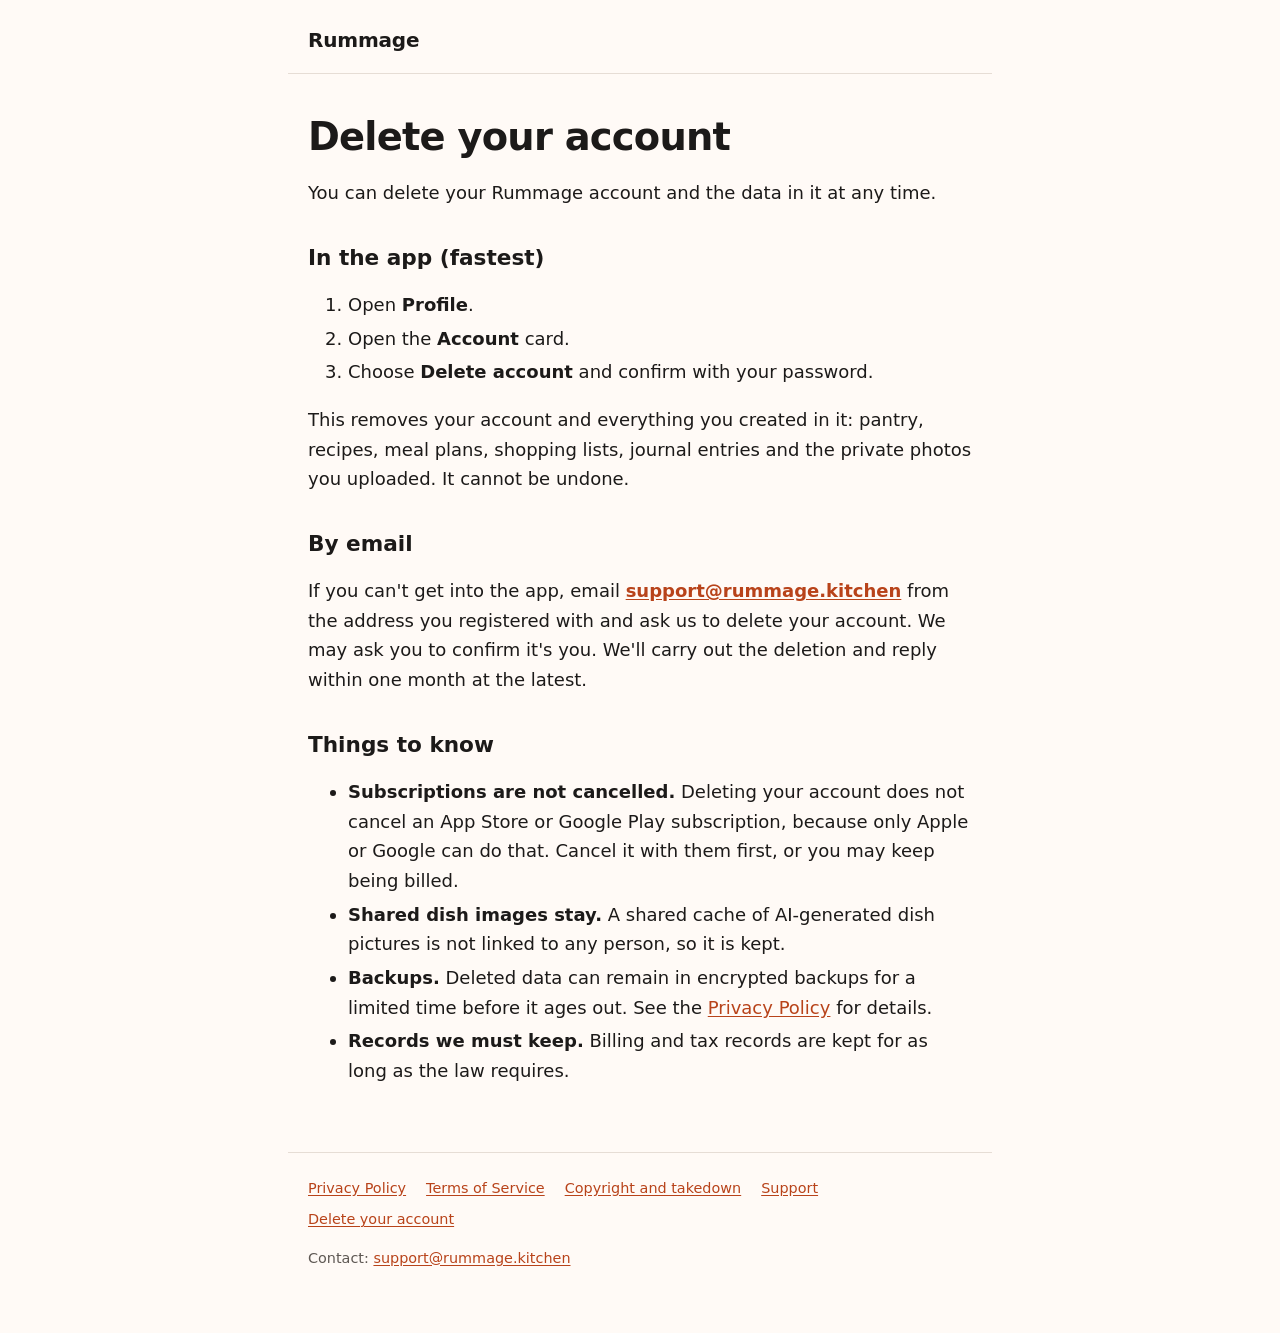
==== delete-account/index.html @ d452e2a2 "Initial site build" ====
<!doctype html>
<html lang="en-GB">
<head>
<meta charset="utf-8">
<meta name="viewport" content="width=device-width, initial-scale=1">
<title>Delete your account — Rummage</title>
<meta name="description" content="How to delete your Rummage account and data.">
<link rel="canonical" href="https://rummage.kitchen/delete-account/">
<meta name="color-scheme" content="light dark">
<link rel="stylesheet" href="/style.css">
</head>
<body>
<header><a class="brand" href="/">Rummage</a></header>
<main>
<h1>Delete your account</h1>
<p>You can delete your Rummage account and the data in it at any time.</p>
<h2>In the app (fastest)</h2>
<ol>
<li>Open <strong>Profile</strong>.</li>
<li>Open the <strong>Account</strong> card.</li>
<li>Choose <strong>Delete account</strong> and confirm with your password.</li>
</ol>
<p>This removes your account and everything you created in it: pantry, recipes, meal plans, shopping lists, journal entries and the private photos you uploaded. It cannot be undone.</p>
<h2>By email</h2>
<p>If you can&#39;t get into the app, email <strong><a href="mailto:support@rummage.kitchen">support@rummage.kitchen</a></strong> from the address you registered with and ask us to delete your account. We may ask you to confirm it&#39;s you. We&#39;ll carry out the deletion and reply within one month at the latest.</p>
<h2>Things to know</h2>
<ul>
<li><strong>Subscriptions are not cancelled.</strong> Deleting your account does not cancel an App Store or Google Play subscription, because only Apple or Google can do that. Cancel it with them first, or you may keep being billed.</li>
<li><strong>Shared dish images stay.</strong> A shared cache of AI-generated dish pictures is not linked to any person, so it is kept.</li>
<li><strong>Backups.</strong> Deleted data can remain in encrypted backups for a limited time before it ages out. See the <a href="/privacy/">Privacy Policy</a> for details.</li>
<li><strong>Records we must keep.</strong> Billing and tax records are kept for as long as the law requires.</li>
</ul>

</main>
<footer>
<nav aria-label="Footer">
<a href="/privacy/">Privacy Policy</a>
<a href="/terms/">Terms of Service</a>
<a href="/copyright/">Copyright and takedown</a>
<a href="/support/">Support</a>
<a href="/delete-account/">Delete your account</a>
</nav>
<p>Contact: <a href="mailto:support@rummage.kitchen">support@rummage.kitchen</a></p>
</footer>
</body>
</html>
---- style.css ----
:root {
  --bg: #fffaf6;
  --text: #1c1a19;
  --muted: #5e5853;
  --accent: #b8431a;
  --line: #e6ddd5;
  --card: #fff;
  --warn-bg: #fff3d6;
  --warn-line: #e3b341;
}
@media (prefers-color-scheme: dark) {
  :root {
    --bg: #161413;
    --text: #f1ece7;
    --muted: #b3aaa2;
    --accent: #ff8a5c;
    --line: #36302c;
    --card: #1f1c1a;
    --warn-bg: #3a2f10;
    --warn-line: #8a6d1b;
  }
}
* { box-sizing: border-box; }
html { -webkit-text-size-adjust: 100%; }
body {
  margin: 0;
  background: var(--bg);
  color: var(--text);
  font: 17px/1.65 system-ui, -apple-system, "Segoe UI", Roboto, sans-serif;
}
header, main, footer { max-width: 44rem; margin: 0 auto; padding: 0 1.25rem; }
header { padding-top: 1.5rem; padding-bottom: 1rem; border-bottom: 1px solid var(--line); }
header a.brand { color: var(--text); font-weight: 800; font-size: 1.25rem; text-decoration: none; letter-spacing: -0.01em; }
main { padding-top: 1.5rem; padding-bottom: 3rem; }
footer { padding-top: 1.5rem; padding-bottom: 3rem; border-top: 1px solid var(--line); color: var(--muted); font-size: 0.9rem; }
footer nav { display: flex; flex-wrap: wrap; gap: 0.5rem 1.25rem; margin-bottom: 0.75rem; }
h1 { font-size: 2rem; line-height: 1.2; letter-spacing: -0.02em; margin: 1rem 0 0.5rem; }
h2 { font-size: 1.35rem; line-height: 1.3; margin: 2.25rem 0 0.5rem; }
h3 { font-size: 1.1rem; margin: 1.5rem 0 0.25rem; }
a { color: var(--accent); text-underline-offset: 2px; }
blockquote {
  margin: 1.25rem 0;
  padding: 0.75rem 1rem;
  background: var(--warn-bg);
  border-left: 4px solid var(--warn-line);
  border-radius: 6px;
}
blockquote p { margin: 0.4rem 0; }
table { border-collapse: collapse; width: 100%; margin: 1rem 0; font-size: 0.95rem; display: block; overflow-x: auto; }
th, td { text-align: left; padding: 0.5rem 0.75rem; border: 1px solid var(--line); vertical-align: top; }
th { background: var(--card); }
code { font: 0.9em ui-monospace, SFMono-Regular, Menlo, monospace; background: var(--card); padding: 0.1em 0.3em; border-radius: 4px; }
hr { border: 0; border-top: 1px solid var(--line); margin: 2rem 0; }
li { margin: 0.25rem 0; }
:focus-visible { outline: 3px solid var(--accent); outline-offset: 2px; }
@media (min-width: 700px) { body { font-size: 18px; } h1 { font-size: 2.4rem; } }
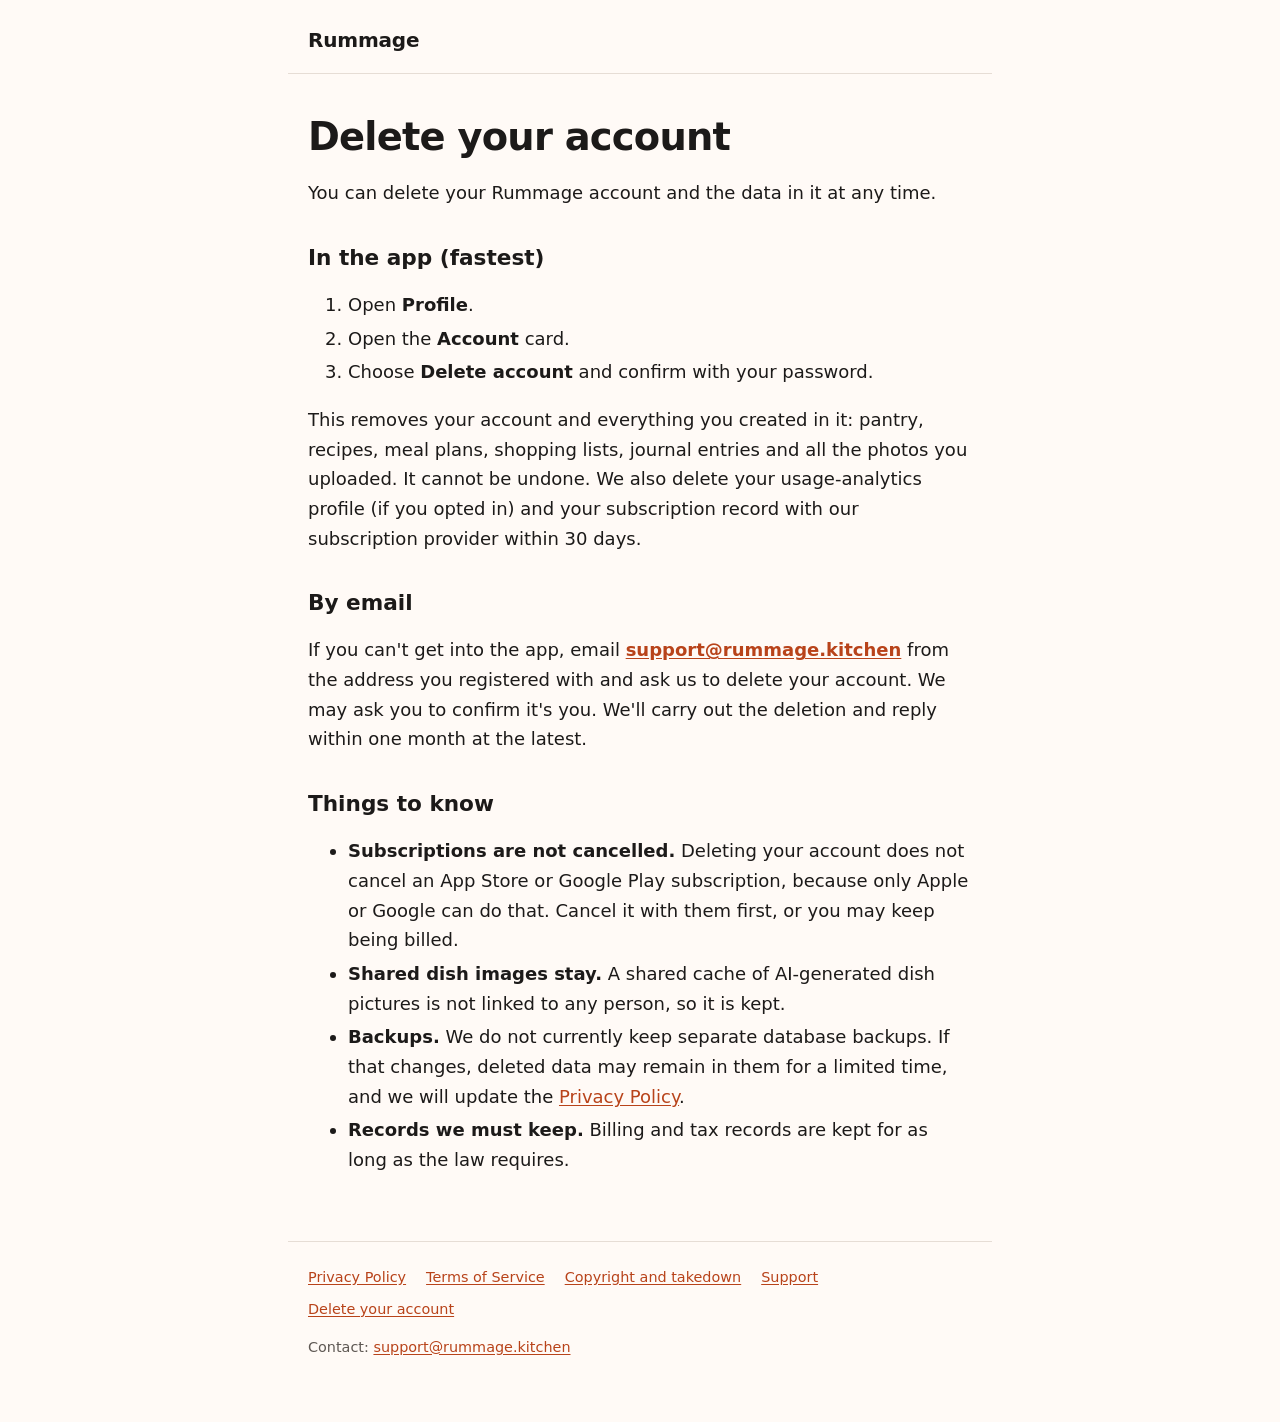
==== commit 1b96aefa: "Rebuild from current legal docs (23 Nov 2026) Removes the 23 Oct draft's outdated claims (analytics," ====
--- a/delete-account/index.html
+++ b/delete-account/index.html
@@ -20,14 +20,14 @@
 <li>Open the <strong>Account</strong> card.</li>
 <li>Choose <strong>Delete account</strong> and confirm with your password.</li>
 </ol>
-<p>This removes your account and everything you created in it: pantry, recipes, meal plans, shopping lists, journal entries and the private photos you uploaded. It cannot be undone.</p>
+<p>This removes your account and everything you created in it: pantry, recipes, meal plans, shopping lists, journal entries and all the photos you uploaded. It cannot be undone. We also delete your usage-analytics profile (if you opted in) and your subscription record with our subscription provider within 30 days.</p>
 <h2>By email</h2>
 <p>If you can&#39;t get into the app, email <strong><a href="mailto:support@rummage.kitchen">support@rummage.kitchen</a></strong> from the address you registered with and ask us to delete your account. We may ask you to confirm it&#39;s you. We&#39;ll carry out the deletion and reply within one month at the latest.</p>
 <h2>Things to know</h2>
 <ul>
 <li><strong>Subscriptions are not cancelled.</strong> Deleting your account does not cancel an App Store or Google Play subscription, because only Apple or Google can do that. Cancel it with them first, or you may keep being billed.</li>
 <li><strong>Shared dish images stay.</strong> A shared cache of AI-generated dish pictures is not linked to any person, so it is kept.</li>
-<li><strong>Backups.</strong> Deleted data can remain in encrypted backups for a limited time before it ages out. See the <a href="/privacy/">Privacy Policy</a> for details.</li>
+<li><strong>Backups.</strong> We do not currently keep separate database backups. If that changes, deleted data may remain in them for a limited time, and we will update the <a href="/privacy/">Privacy Policy</a>.</li>
 <li><strong>Records we must keep.</strong> Billing and tax records are kept for as long as the law requires.</li>
 </ul>
 
